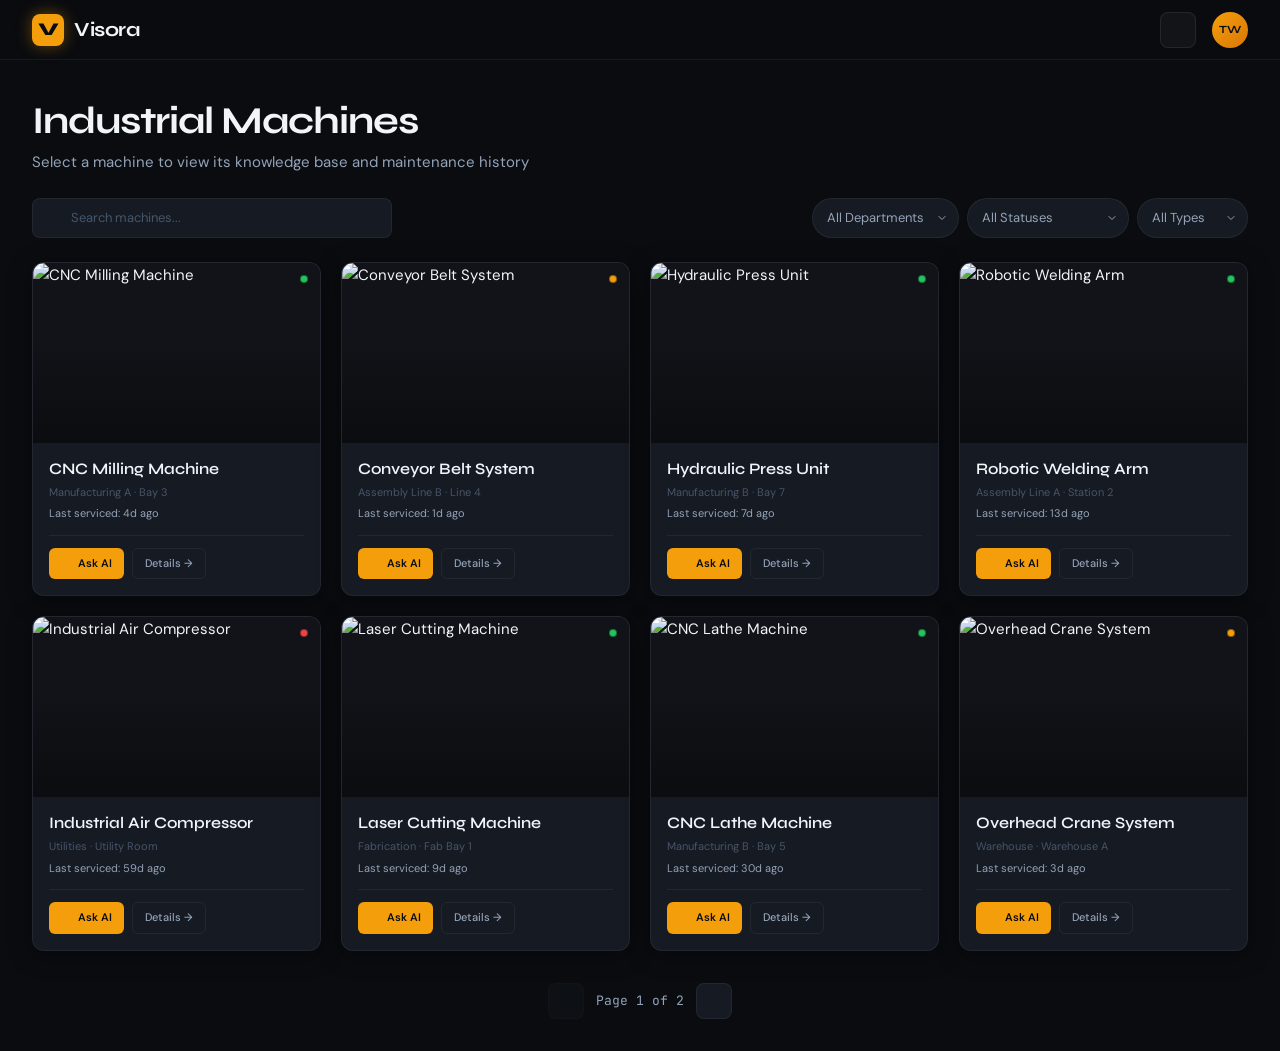
==== index.html @ c1073e72 "Added Visora files, version 1" ====
<!DOCTYPE html>
<html lang="en">
<head>
  <meta charset="UTF-8">
  <meta name="viewport" content="width=1280">
  <title>Visora — Industrial Knowledge Platform</title>
  <link rel="preconnect" href="https://fonts.googleapis.com">
  <link rel="preconnect" href="https://fonts.gstatic.com" crossorigin>
  <link href="https://fonts.googleapis.com/css2?family=Syne:wght@400;500;600;700;800&family=DM+Sans:ital,opsz,wght@0,9..40,300;0,9..40,400;0,9..40,500;0,9..40,600;1,9..40,400&family=JetBrains+Mono:wght@400;500&display=swap" rel="stylesheet">
  <link rel="stylesheet" href="style.css">
</head>
<body>

  <!-- Navbar -->
  <nav class="navbar">
    <a href="index.html" class="navbar-logo">
      <div class="navbar-logo-mark">V</div>
      <span class="navbar-wordmark">Visora</span>
    </a>
    <div class="navbar-actions">
      <div class="navbar-icon-btn">
        <i data-lucide="settings" style="width:16px;height:16px;"></i>
      </div>
      <div class="navbar-avatar">TW</div>
    </div>
  </nav>

  <!-- Main content -->
  <main style="padding-top:60px;">
    <div class="page-header">
      <h1>Industrial Machines</h1>
      <p>Select a machine to view its knowledge base and maintenance history</p>
    </div>

    <div class="search-filter-bar">
      <div class="search-wrapper">
        <span class="search-icon">
          <i data-lucide="search" style="width:15px;height:15px;"></i>
        </span>
        <input type="text" class="search-input" placeholder="Search machines...">
      </div>
      <div class="filter-group">
        <select class="filter-select">
          <option>All Departments</option>
          <option>Manufacturing A</option>
          <option>Manufacturing B</option>
          <option>Assembly Line A</option>
          <option>Assembly Line B</option>
          <option>Utilities</option>
          <option>Fabrication</option>
          <option>Warehouse</option>
          <option>Production</option>
          <option>Finishing</option>
        </select>
        <select class="filter-select">
          <option>All Statuses</option>
          <option>Operational</option>
          <option>Under Maintenance</option>
          <option>Out of Service</option>
        </select>
        <select class="filter-select">
          <option>All Types</option>
          <option>CNC</option>
          <option>Conveyor</option>
          <option>Hydraulic</option>
          <option>Robotics</option>
          <option>Pneumatic</option>
          <option>Laser</option>
          <option>Crane</option>
          <option>Molding</option>
          <option>Power</option>
          <option>Drilling</option>
          <option>Painting</option>
        </select>
      </div>
    </div>

    <div class="machine-grid" id="machineGrid"></div>

    <div class="pagination">
      <button class="pagination-btn" id="prevBtn" disabled>
        <i data-lucide="chevron-left" style="width:16px;height:16px;"></i>
      </button>
      <span class="pagination-info" id="pageInfo">Page 1 of 2</span>
      <button class="pagination-btn" id="nextBtn">
        <i data-lucide="chevron-right" style="width:16px;height:16px;"></i>
      </button>
    </div>
  </main>

  <!-- Machine Card Popup Modal -->
  <div class="modal-backdrop" id="cardModal">
    <div class="modal-card">
      <div class="modal-header">
        <button class="modal-close" id="modalClose">
          <i data-lucide="x" style="width:14px;height:14px;"></i>
        </button>
      </div>
      <div id="modalImageWrap"></div>
      <div class="modal-body">
        <div class="modal-status-row">
          <div class="modal-status-badge" id="modalStatusBadge"></div>
          <span class="modal-type-badge" id="modalTypeBadge"></span>
        </div>
        <div class="modal-name" id="modalName"></div>
        <div class="modal-divider"></div>
        <div class="modal-info-row">
          <span class="label">📍 Department</span>
          <span class="value" id="modalDept"></span>
        </div>
        <div class="modal-info-row">
          <span class="label">🔧 Type</span>
          <span class="value" id="modalType"></span>
        </div>
        <div class="modal-info-row">
          <span class="label">📅 Last Serviced</span>
          <span class="value" id="modalLastServiced"></span>
        </div>
        <div class="modal-info-row">
          <span class="label">⏱ Avg Downtime</span>
          <span class="value" id="modalAvgDowntime"></span>
        </div>
        <div class="modal-info-row">
          <span class="label">📹 Sessions Recorded</span>
          <span class="value" id="modalSessions"></span>
        </div>
        <div class="modal-actions">
          <a href="#" class="btn-ai" id="modalAiBtn">
            <i data-lucide="zap" style="width:13px;height:13px;"></i>
            Ask AI
          </a>
          <a href="#" class="btn-details" id="modalDetailsBtn">
            View Details →
          </a>
        </div>
      </div>
    </div>
  </div>

  <script src="https://unpkg.com/lucide@latest/dist/umd/lucide.min.js"></script>
  <script src="data.js"></script>
  <script src="main.js"></script>
</body>
</html>
---- style.css ----
@import url('https://fonts.googleapis.com/css2?family=Syne:wght@400;500;600;700;800&family=DM+Sans:wght@300;400;500;600&family=JetBrains+Mono:wght@400;500&display=swap');

*, *::before, *::after { box-sizing: border-box; margin: 0; padding: 0; }

:root {
  --bg-deep: #0A0C10;
  --bg-surface: #111318;
  --card-bg: #161A22;
  --card-hover: #1C2130;
  --glass-bg: rgba(255,255,255,0.04);
  --glass-border: rgba(255,255,255,0.08);

  --accent: #F59E0B;
  --accent-hover: #D97706;
  --accent-glow: rgba(245,158,11,0.15);

  --text-primary: #F1F5F9;
  --text-secondary: #94A3B8;
  --text-muted: #475569;

  --status-green: #22C55E;
  --status-yellow: #F59E0B;
  --status-red: #EF4444;
  --status-blue: #3B82F6;

  --border-subtle: rgba(255,255,255,0.06);
  --scrim: rgba(0,0,0,0.75);

  --text-xs: 11px;
  --text-sm: 13px;
  --text-base: 15px;
  --text-md: 17px;
  --text-lg: 20px;
  --text-xl: 24px;
  --text-2xl: 30px;
  --text-3xl: 38px;

  --font-display: 'Syne', sans-serif;
  --font-body: 'DM Sans', sans-serif;
  --font-mono: 'JetBrains Mono', monospace;

  --radius-sm: 8px;
  --radius-md: 12px;
  --radius-lg: 16px;

  --shadow-card: 0 4px 24px rgba(0,0,0,0.4);
  --shadow-accent: 0 0 20px rgba(245,158,11,0.2);
  --shadow-overlay: 0 24px 80px rgba(0,0,0,0.6);
}

html, body {
  background: var(--bg-deep);
  color: var(--text-primary);
  font-family: var(--font-body);
  font-size: var(--text-base);
  line-height: 1.6;
  min-width: 1280px;
  -webkit-font-smoothing: antialiased;
}

/* ── Scrollbar ── */
::-webkit-scrollbar { width: 6px; height: 6px; }
::-webkit-scrollbar-track { background: transparent; }
::-webkit-scrollbar-thumb { background: rgba(255,255,255,0.1); border-radius: 3px; }
::-webkit-scrollbar-thumb:hover { background: rgba(255,255,255,0.2); }

/* ── Navbar ── */
.navbar {
  position: fixed;
  top: 0; left: 0; right: 0;
  height: 60px;
  background: rgba(10,12,16,0.9);
  backdrop-filter: blur(12px);
  border-bottom: 1px solid var(--border-subtle);
  display: flex;
  align-items: center;
  justify-content: space-between;
  padding: 0 32px;
  z-index: 100;
}

.navbar-logo {
  display: flex;
  align-items: center;
  gap: 10px;
  text-decoration: none;
}

.navbar-logo-mark {
  width: 32px;
  height: 32px;
  background: var(--accent);
  border-radius: 8px;
  display: flex;
  align-items: center;
  justify-content: center;
  font-family: var(--font-display);
  font-weight: 800;
  font-size: 18px;
  color: #0A0C10;
  letter-spacing: -1px;
  box-shadow: 0 0 16px rgba(245,158,11,0.4);
}

.navbar-wordmark {
  font-family: var(--font-display);
  font-weight: 700;
  font-size: var(--text-lg);
  color: var(--text-primary);
  letter-spacing: -0.5px;
}

.navbar-actions {
  display: flex;
  align-items: center;
  gap: 16px;
}

.navbar-icon-btn {
  width: 36px;
  height: 36px;
  border-radius: 8px;
  background: var(--glass-bg);
  border: 1px solid var(--glass-border);
  display: flex;
  align-items: center;
  justify-content: center;
  cursor: pointer;
  color: var(--text-secondary);
  transition: all 200ms ease;
}
.navbar-icon-btn:hover { background: rgba(255,255,255,0.08); color: var(--text-primary); }

.navbar-avatar {
  width: 36px;
  height: 36px;
  border-radius: 50%;
  background: linear-gradient(135deg, #F59E0B, #D97706);
  display: flex;
  align-items: center;
  justify-content: center;
  font-family: var(--font-display);
  font-weight: 700;
  font-size: var(--text-xs);
  color: #0A0C10;
  cursor: pointer;
  letter-spacing: 0.5px;
}

/* ── Breadcrumb ── */
.breadcrumb {
  display: flex;
  align-items: center;
  gap: 8px;
  font-size: var(--text-sm);
  color: var(--text-muted);
  padding: 12px 32px;
  margin-top: 60px;
  border-bottom: 1px solid var(--border-subtle);
}
.breadcrumb a { color: var(--text-secondary); text-decoration: none; transition: color 150ms; }
.breadcrumb a:hover { color: var(--accent); }
.breadcrumb-sep { color: var(--text-muted); }
.breadcrumb-current { color: var(--text-secondary); }

/* ── Page Header ── */
.page-header {
  padding: 40px 32px 24px;
}
.page-header h1 {
  font-family: var(--font-display);
  font-size: var(--text-3xl);
  font-weight: 700;
  color: var(--text-primary);
  letter-spacing: -1px;
  line-height: 1.1;
}
.page-header p {
  margin-top: 8px;
  font-size: var(--text-base);
  color: var(--text-secondary);
}

/* ── Search + Filter Bar ── */
.search-filter-bar {
  display: flex;
  align-items: center;
  gap: 12px;
  padding: 0 32px 24px;
}

.search-wrapper {
  position: relative;
  flex: 1;
  max-width: 360px;
}
.search-wrapper .search-icon {
  position: absolute;
  left: 12px;
  top: 50%;
  transform: translateY(-50%);
  color: var(--text-muted);
  pointer-events: none;
}
.search-input {
  width: 100%;
  height: 40px;
  background: var(--card-bg);
  border: 1px solid var(--border-subtle);
  border-radius: var(--radius-sm);
  padding: 0 16px 0 38px;
  color: var(--text-primary);
  font-family: var(--font-body);
  font-size: var(--text-sm);
  outline: none;
  transition: border-color 200ms;
}
.search-input::placeholder { color: var(--text-muted); }
.search-input:focus { border-color: rgba(245,158,11,0.4); box-shadow: 0 0 0 3px rgba(245,158,11,0.08); }

.filter-group { display: flex; gap: 8px; margin-left: auto; }

.filter-select {
  height: 40px;
  padding: 0 32px 0 14px;
  background: var(--card-bg);
  border: 1px solid var(--border-subtle);
  border-radius: 20px;
  color: var(--text-secondary);
  font-family: var(--font-body);
  font-size: var(--text-sm);
  cursor: pointer;
  outline: none;
  appearance: none;
  background-image: url("data:image/svg+xml,%3Csvg xmlns='http://www.w3.org/2000/svg' width='12' height='12' viewBox='0 0 24 24' fill='none' stroke='%2394A3B8' stroke-width='2' stroke-linecap='round' stroke-linejoin='round'%3E%3Cpath d='m6 9 6 6 6-6'/%3E%3C/svg%3E");
  background-repeat: no-repeat;
  background-position: right 10px center;
  transition: border-color 200ms;
}
.filter-select:hover { border-color: rgba(255,255,255,0.12); }

/* ── Machine Card Grid ── */
.machine-grid {
  display: grid;
  grid-template-columns: repeat(4, 1fr);
  gap: 20px;
  padding: 0 32px;
}

.machine-card {
  background: var(--card-bg);
  border: 1px solid var(--border-subtle);
  border-radius: var(--radius-md);
  overflow: hidden;
  cursor: pointer;
  transition: transform 200ms ease, box-shadow 200ms ease, border-color 200ms ease;
  box-shadow: var(--shadow-card);
}
.machine-card:hover {
  transform: translateY(-3px);
  box-shadow: var(--shadow-card), var(--shadow-accent);
  border-color: rgba(245,158,11,0.25);
}

.machine-card-image {
  position: relative;
  height: 180px;
  overflow: hidden;
  background: var(--bg-surface);
}
.machine-card-image img {
  width: 100%;
  height: 100%;
  object-fit: cover;
  display: block;
}
.machine-card-image-overlay {
  position: absolute;
  inset: 0;
  background: linear-gradient(to top, rgba(10,12,16,0.95) 0%, transparent 60%);
}
.machine-card-image-placeholder {
  width: 100%;
  height: 100%;
  display: flex;
  align-items: center;
  justify-content: center;
  background: linear-gradient(135deg, #111318 0%, #161A22 100%);
  color: var(--text-muted);
}

.status-dot {
  position: absolute;
  top: 12px;
  right: 12px;
  width: 8px;
  height: 8px;
  border-radius: 50%;
  border: 1.5px solid rgba(0,0,0,0.4);
}
.status-dot.green { background: var(--status-green); animation: pulse-green 2s infinite; }
.status-dot.yellow { background: var(--status-yellow); }
.status-dot.red { background: var(--status-red); }

@keyframes pulse-green {
  0%, 100% { box-shadow: 0 0 0 0 rgba(34,197,94,0.5); }
  50% { box-shadow: 0 0 0 5px rgba(34,197,94,0); }
}

.machine-card-body {
  padding: 16px;
}
.machine-card-name {
  font-family: var(--font-display);
  font-size: 16px;
  font-weight: 600;
  color: var(--text-primary);
  margin-bottom: 4px;
  line-height: 1.3;
}
.machine-card-meta {
  font-size: var(--text-xs);
  color: var(--text-muted);
  margin-bottom: 4px;
}
.machine-card-serviced {
  font-size: var(--text-xs);
  color: var(--text-secondary);
  margin-bottom: 12px;
}
.machine-card-divider {
  height: 1px;
  background: var(--border-subtle);
  margin-bottom: 12px;
}
.machine-card-actions {
  display: flex;
  gap: 8px;
}

.btn-ai {
  display: inline-flex;
  align-items: center;
  gap: 5px;
  padding: 6px 12px;
  background: var(--accent);
  color: #0A0C10;
  border: none;
  border-radius: 6px;
  font-family: var(--font-body);
  font-size: var(--text-xs);
  font-weight: 600;
  cursor: pointer;
  transition: background 200ms, box-shadow 200ms;
  text-decoration: none;
}
.btn-ai:hover { background: var(--accent-hover); box-shadow: 0 0 12px rgba(245,158,11,0.3); }

.btn-details {
  display: inline-flex;
  align-items: center;
  gap: 5px;
  padding: 6px 12px;
  background: transparent;
  color: var(--text-secondary);
  border: 1px solid var(--border-subtle);
  border-radius: 6px;
  font-family: var(--font-body);
  font-size: var(--text-xs);
  font-weight: 500;
  cursor: pointer;
  transition: all 200ms;
  text-decoration: none;
}
.btn-details:hover { border-color: rgba(255,255,255,0.2); color: var(--text-primary); background: rgba(255,255,255,0.04); }

/* ── Pagination ── */
.pagination {
  display: flex;
  align-items: center;
  justify-content: center;
  gap: 12px;
  padding: 32px;
}
.pagination-btn {
  width: 36px;
  height: 36px;
  border-radius: 8px;
  background: var(--card-bg);
  border: 1px solid var(--border-subtle);
  display: flex;
  align-items: center;
  justify-content: center;
  cursor: pointer;
  color: var(--text-secondary);
  transition: all 200ms;
}
.pagination-btn:hover:not(:disabled) { border-color: var(--accent); color: var(--accent); }
.pagination-btn:disabled { opacity: 0.3; cursor: not-allowed; }
.pagination-info {
  font-size: var(--text-sm);
  color: var(--text-secondary);
  font-family: var(--font-mono);
}

/* ── Machine Popup Modal ── */
.modal-backdrop {
  position: fixed;
  inset: 0;
  background: var(--scrim);
  z-index: 200;
  display: flex;
  align-items: center;
  justify-content: center;
  opacity: 0;
  pointer-events: none;
  transition: opacity 250ms ease;
}
.modal-backdrop.open { opacity: 1; pointer-events: all; }

.modal-card {
  background: rgba(22,26,34,0.92);
  backdrop-filter: blur(20px);
  border: 1px solid var(--glass-border);
  border-radius: var(--radius-lg);
  box-shadow: var(--shadow-overlay);
  width: 480px;
  max-height: 90vh;
  overflow-y: auto;
  transform: scale(0.97);
  transition: transform 250ms ease;
}
.modal-backdrop.open .modal-card { transform: scale(1); }

.modal-header {
  display: flex;
  align-items: center;
  justify-content: flex-end;
  padding: 16px 16px 0;
}
.modal-close {
  width: 32px;
  height: 32px;
  border-radius: 8px;
  background: rgba(255,255,255,0.06);
  border: 1px solid var(--glass-border);
  display: flex;
  align-items: center;
  justify-content: center;
  cursor: pointer;
  color: var(--text-secondary);
  transition: all 150ms;
}
.modal-close:hover { background: rgba(255,255,255,0.12); color: var(--text-primary); }

.modal-image {
  width: 100%;
  height: 200px;
  object-fit: cover;
  display: block;
}
.modal-image-placeholder {
  width: 100%;
  height: 200px;
  background: linear-gradient(135deg, #111318 0%, #161A22 100%);
  display: flex;
  align-items: center;
  justify-content: center;
  color: var(--text-muted);
}

.modal-body { padding: 20px 24px 24px; }

.modal-status-row {
  display: flex;
  align-items: center;
  justify-content: space-between;
  margin-bottom: 12px;
}
.modal-status-badge {
  display: flex;
  align-items: center;
  gap: 6px;
  font-size: var(--text-sm);
  font-weight: 500;
}
.modal-status-badge .dot { width: 8px; height: 8px; border-radius: 50%; }
.modal-type-badge {
  padding: 3px 10px;
  border-radius: 20px;
  font-size: var(--text-xs);
  font-weight: 500;
  background: rgba(245,158,11,0.12);
  color: var(--accent);
  border: 1px solid rgba(245,158,11,0.25);
}

.modal-name {
  font-family: var(--font-display);
  font-size: var(--text-xl);
  font-weight: 700;
  color: var(--text-primary);
  margin-bottom: 16px;
  line-height: 1.2;
}
.modal-divider { height: 1px; background: var(--border-subtle); margin-bottom: 16px; }

.modal-info-row {
  display: flex;
  align-items: flex-start;
  gap: 10px;
  margin-bottom: 10px;
  font-size: var(--text-sm);
}
.modal-info-row .label { color: var(--text-muted); min-width: 120px; }
.modal-info-row .value { color: var(--text-secondary); }

.modal-actions {
  display: flex;
  gap: 10px;
  margin-top: 20px;
}
.modal-actions .btn-ai, .modal-actions .btn-details { flex: 1; justify-content: center; padding: 10px 16px; font-size: var(--text-sm); }

/* ── Status Badges (inline) ── */
.badge {
  display: inline-flex;
  align-items: center;
  gap: 5px;
  padding: 3px 10px;
  border-radius: 20px;
  font-size: var(--text-xs);
  font-weight: 600;
  letter-spacing: 0.3px;
}
.badge-critical { background: rgba(239,68,68,0.15); color: var(--status-red); border: 1px solid rgba(239,68,68,0.3); }
.badge-warning { background: rgba(245,158,11,0.15); color: var(--status-yellow); border: 1px solid rgba(245,158,11,0.3); }
.badge-routine { background: rgba(59,130,246,0.15); color: var(--status-blue); border: 1px solid rgba(59,130,246,0.3); }
.badge-resolved { background: rgba(34,197,94,0.12); color: var(--status-green); border: 1px solid rgba(34,197,94,0.25); }
.badge-ongoing { background: rgba(245,158,11,0.12); color: var(--status-yellow); border: 1px solid rgba(245,158,11,0.25); }

/* ── Three-panel layout ── */
.details-layout {
  display: flex;
  height: calc(100vh - 60px - 45px);
  overflow: hidden;
}

.panel-left {
  width: 20%;
  min-width: 220px;
  border-right: 1px solid var(--border-subtle);
  display: flex;
  flex-direction: column;
  transition: width 300ms ease, min-width 300ms ease;
  overflow: hidden;
  background: var(--bg-surface);
}
.panel-left.collapsed { width: 0; min-width: 0; }

.panel-middle {
  flex: 1;
  display: flex;
  flex-direction: column;
  border-right: 1px solid var(--border-subtle);
  min-width: 0;
}

.panel-right {
  width: 30%;
  min-width: 280px;
  display: flex;
  flex-direction: column;
  background: var(--bg-surface);
}

.panel-header {
  display: flex;
  align-items: center;
  justify-content: space-between;
  padding: 16px 20px;
  border-bottom: 1px solid var(--border-subtle);
  flex-shrink: 0;
}
.panel-header-title {
  font-family: var(--font-display);
  font-size: var(--text-base);
  font-weight: 600;
  color: var(--text-primary);
}
.panel-icon-btn {
  width: 30px;
  height: 30px;
  border-radius: 6px;
  background: transparent;
  border: 1px solid var(--border-subtle);
  display: flex;
  align-items: center;
  justify-content: center;
  cursor: pointer;
  color: var(--text-muted);
  transition: all 150ms;
}
.panel-icon-btn:hover { border-color: rgba(255,255,255,0.15); color: var(--text-secondary); }

.panel-collapse-btn {
  position: absolute;
  right: -14px;
  top: 50%;
  transform: translateY(-50%);
  width: 28px;
  height: 28px;
  border-radius: 50%;
  background: var(--card-bg);
  border: 1px solid var(--border-subtle);
  display: flex;
  align-items: center;
  justify-content: center;
  cursor: pointer;
  color: var(--text-muted);
  z-index: 10;
  transition: all 150ms;
}
.panel-collapse-btn:hover { border-color: var(--accent); color: var(--accent); }

.panel-left-wrapper {
  position: relative;
  display: flex;
}

/* ── Maintenance Log ── */
.log-scroll {
  flex: 1;
  overflow-y: auto;
  padding: 16px;
}

.log-month-label {
  font-size: var(--text-xs);
  font-weight: 600;
  color: var(--text-muted);
  text-transform: uppercase;
  letter-spacing: 1.5px;
  padding: 8px 0 8px;
  margin-top: 8px;
}
.log-month-label:first-child { margin-top: 0; }

.session-card {
  background: var(--card-bg);
  border: 1px solid var(--border-subtle);
  border-radius: var(--radius-sm);
  padding: 10px 12px;
  margin-bottom: 8px;
  cursor: pointer;
  transition: all 150ms;
  border-left: 3px solid transparent;
  display: flex;
  align-items: flex-start;
  gap: 10px;
}
.session-card:hover { background: var(--card-hover); border-left-color: var(--accent); }
.session-card.active { background: var(--card-hover); border-left-color: var(--accent); }

.session-dot {
  width: 8px;
  height: 8px;
  border-radius: 50%;
  flex-shrink: 0;
  margin-top: 4px;
}
.session-dot.critical { background: var(--status-red); }
.session-dot.warning { background: var(--status-yellow); }
.session-dot.routine { background: var(--status-blue); }

.session-card-info { flex: 1; min-width: 0; }
.session-card-title {
  font-size: var(--text-sm);
  font-weight: 500;
  color: var(--text-primary);
  line-height: 1.3;
  margin-bottom: 3px;
}
.session-card-meta {
  font-size: var(--text-xs);
  color: var(--text-muted);
}

/* ── Empty State ── */
.empty-state {
  flex: 1;
  display: flex;
  flex-direction: column;
  align-items: center;
  justify-content: center;
  gap: 12px;
  color: var(--text-muted);
  padding: 32px;
  text-align: center;
}
.empty-state-icon { color: var(--text-muted); opacity: 0.5; }
.empty-state p { font-size: var(--text-sm); color: var(--text-muted); }

/* ── Chat Panel ── */
.chat-machine-header {
  display: flex;
  align-items: center;
  gap: 12px;
  padding: 14px 20px;
  border-bottom: 1px solid var(--border-subtle);
  flex-shrink: 0;
  background: var(--bg-surface);
}
.chat-machine-thumb {
  width: 40px;
  height: 40px;
  border-radius: 8px;
  object-fit: cover;
  background: var(--card-bg);
  flex-shrink: 0;
  overflow: hidden;
  display: flex;
  align-items: center;
  justify-content: center;
  color: var(--text-muted);
}
.chat-machine-thumb img { width: 100%; height: 100%; object-fit: cover; }
.chat-machine-info { flex: 1; min-width: 0; }
.chat-machine-name {
  font-family: var(--font-display);
  font-size: var(--text-base);
  font-weight: 600;
  color: var(--text-primary);
  line-height: 1.2;
}
.chat-machine-sub {
  font-size: var(--text-xs);
  color: var(--text-muted);
  margin-top: 2px;
}
.chat-machine-status {
  display: flex;
  align-items: center;
  gap: 5px;
  font-size: var(--text-xs);
  color: var(--status-green);
  font-weight: 500;
}
.chat-machine-status .dot { width: 6px; height: 6px; border-radius: 50%; background: var(--status-green); animation: pulse-green 2s infinite; }

.chat-area {
  flex: 1;
  overflow-y: auto;
  padding: 20px;
  display: flex;
  flex-direction: column;
  gap: 16px;
}

.chat-empty {
  flex: 1;
  display: flex;
  flex-direction: column;
  align-items: center;
  justify-content: center;
  gap: 20px;
  padding: 32px;
}
.chat-empty-title {
  font-family: var(--font-display);
  font-size: var(--text-lg);
  font-weight: 600;
  color: var(--text-primary);
  text-align: center;
}
.chat-empty-sub {
  font-size: var(--text-sm);
  color: var(--text-muted);
  text-align: center;
  max-width: 300px;
}
.chat-suggestions {
  display: grid;
  grid-template-columns: 1fr 1fr;
  gap: 10px;
  width: 100%;
  max-width: 500px;
}
.chat-suggestion-chip {
  background: var(--card-bg);
  border: 1px solid var(--border-subtle);
  border-radius: var(--radius-sm);
  padding: 12px 14px;
  cursor: pointer;
  font-size: var(--text-sm);
  color: var(--text-secondary);
  transition: all 150ms;
  text-align: left;
  line-height: 1.4;
}
.chat-suggestion-chip:hover { border-color: rgba(245,158,11,0.3); color: var(--text-primary); background: var(--card-hover); }

.chat-msg {
  display: flex;
  flex-direction: column;
  max-width: 80%;
}
.chat-msg.user { align-self: flex-end; }
.chat-msg.ai { align-self: flex-start; }

.chat-msg-bubble {
  padding: 12px 16px;
  border-radius: 12px;
  font-size: var(--text-sm);
  line-height: 1.6;
  white-space: pre-wrap;
}
.chat-msg.user .chat-msg-bubble {
  background: rgba(245,158,11,0.12);
  border: 1px solid rgba(245,158,11,0.2);
  color: var(--text-primary);
  border-radius: 12px 12px 2px 12px;
}
.chat-msg.ai .chat-msg-bubble {
  background: var(--card-bg);
  border: 1px solid var(--border-subtle);
  border-left: 3px solid var(--accent);
  color: var(--text-primary);
  border-radius: 2px 12px 12px 12px;
}
.chat-msg-source {
  font-size: var(--text-xs);
  color: var(--text-muted);
  margin-top: 6px;
  padding-left: 4px;
}

.chat-typing {
  display: flex;
  align-items: center;
  gap: 4px;
  padding: 12px 16px;
  background: var(--card-bg);
  border: 1px solid var(--border-subtle);
  border-left: 3px solid var(--accent);
  border-radius: 2px 12px 12px 12px;
  width: fit-content;
}
.typing-dot {
  width: 6px;
  height: 6px;
  border-radius: 50%;
  background: var(--text-muted);
  animation: typing-bounce 1.2s infinite;
}
.typing-dot:nth-child(2) { animation-delay: 0.2s; }
.typing-dot:nth-child(3) { animation-delay: 0.4s; }
@keyframes typing-bounce {
  0%, 80%, 100% { transform: translateY(0); opacity: 0.4; }
  40% { transform: translateY(-6px); opacity: 1; }
}

.chat-input-area {
  padding: 16px 20px;
  border-top: 1px solid var(--border-subtle);
  flex-shrink: 0;
  background: var(--bg-surface);
}
.chat-input-row {
  display: flex;
  gap: 10px;
  align-items: center;
}
.chat-input {
  flex: 1;
  height: 44px;
  background: var(--card-bg);
  border: 1px solid var(--border-subtle);
  border-radius: var(--radius-sm);
  padding: 0 16px;
  color: var(--text-primary);
  font-family: var(--font-body);
  font-size: var(--text-sm);
  outline: none;
  transition: border-color 200ms, box-shadow 200ms;
}
.chat-input::placeholder { color: var(--text-muted); }
.chat-input:focus { border-color: rgba(245,158,11,0.5); box-shadow: 0 0 0 3px rgba(245,158,11,0.08); }
.chat-send-btn {
  width: 44px;
  height: 44px;
  border-radius: var(--radius-sm);
  background: var(--accent);
  border: none;
  display: flex;
  align-items: center;
  justify-content: center;
  cursor: pointer;
  color: #0A0C10;
  transition: background 200ms, box-shadow 200ms;
  flex-shrink: 0;
}
.chat-send-btn:hover { background: var(--accent-hover); box-shadow: 0 0 12px rgba(245,158,11,0.3); }

/* ── Video Panel ── */
.video-scroll {
  flex: 1;
  overflow-y: auto;
  padding: 16px;
}

.video-month-label {
  font-size: var(--text-xs);
  font-weight: 600;
  color: var(--text-muted);
  text-transform: uppercase;
  letter-spacing: 1.5px;
  padding: 8px 0;
  margin-top: 8px;
}
.video-month-label:first-child { margin-top: 0; }

.video-card {
  background: var(--card-bg);
  border: 1px solid var(--border-subtle);
  border-radius: var(--radius-md);
  overflow: hidden;
  cursor: pointer;
  margin-bottom: 12px;
  transition: all 200ms;
}
.video-card:hover { border-color: rgba(245,158,11,0.25); box-shadow: var(--shadow-accent); }
.video-card:hover .video-thumb-overlay { opacity: 1; }
.video-card:hover .play-icon { transform: translate(-50%, -50%) scale(1.15); }
.video-card:hover .video-thumb img { filter: brightness(1.1); }

.video-thumb {
  position: relative;
  height: 160px;
  overflow: hidden;
  background: var(--bg-surface);
}
.video-thumb img {
  width: 100%;
  height: 100%;
  object-fit: cover;
  display: block;
  transition: filter 200ms;
}
.video-thumb-placeholder {
  width: 100%;
  height: 100%;
  display: flex;
  align-items: center;
  justify-content: center;
  background: linear-gradient(135deg, #111318 0%, #161A22 100%);
  color: var(--text-muted);
}
.video-thumb-overlay {
  position: absolute;
  inset: 0;
  background: rgba(0,0,0,0.3);
  opacity: 0;
  transition: opacity 200ms;
}
.play-icon {
  position: absolute;
  top: 50%;
  left: 50%;
  transform: translate(-50%, -50%);
  width: 44px;
  height: 44px;
  border-radius: 50%;
  background: rgba(245,158,11,0.9);
  display: flex;
  align-items: center;
  justify-content: center;
  color: #0A0C10;
  transition: transform 200ms;
}
.video-badge {
  position: absolute;
  top: 10px;
  left: 10px;
}
.video-duration {
  position: absolute;
  bottom: 10px;
  right: 10px;
  font-family: var(--font-mono);
  font-size: var(--text-xs);
  color: white;
  background: rgba(0,0,0,0.7);
  padding: 2px 6px;
  border-radius: 4px;
}

.video-card-body { padding: 12px; }
.video-card-title {
  font-size: var(--text-sm);
  font-weight: 600;
  color: var(--text-primary);
  margin-bottom: 4px;
  line-height: 1.3;
}
.video-card-meta { font-size: var(--text-xs); color: var(--text-muted); }

/* ── Session Detail Overlay ── */
.overlay-backdrop {
  position: fixed;
  inset: 0;
  background: var(--scrim);
  z-index: 300;
  display: flex;
  align-items: center;
  justify-content: center;
  opacity: 0;
  pointer-events: none;
  transition: opacity 250ms ease;
}
.overlay-backdrop.open { opacity: 1; pointer-events: all; }

.session-overlay {
  background: rgba(22,26,34,0.96);
  backdrop-filter: blur(20px);
  border: 1px solid var(--glass-border);
  border-radius: var(--radius-lg);
  box-shadow: var(--shadow-overlay);
  width: 600px;
  max-height: 85vh;
  overflow-y: auto;
  transform: translateX(-20px);
  transition: transform 250ms ease;
}
.overlay-backdrop.open .session-overlay { transform: translateX(0); }

.session-overlay-header {
  display: flex;
  align-items: center;
  justify-content: space-between;
  padding: 16px 20px;
  border-bottom: 1px solid var(--border-subtle);
  position: sticky;
  top: 0;
  background: rgba(22,26,34,0.96);
  backdrop-filter: blur(20px);
  z-index: 1;
}
.overlay-back-btn {
  display: flex;
  align-items: center;
  gap: 6px;
  font-size: var(--text-sm);
  color: var(--text-secondary);
  cursor: pointer;
  background: none;
  border: none;
  padding: 4px 8px;
  border-radius: 6px;
  transition: all 150ms;
}
.overlay-back-btn:hover { color: var(--text-primary); background: rgba(255,255,255,0.06); }
.overlay-close-btn {
  width: 32px;
  height: 32px;
  border-radius: 8px;
  background: rgba(255,255,255,0.06);
  border: 1px solid var(--glass-border);
  display: flex;
  align-items: center;
  justify-content: center;
  cursor: pointer;
  color: var(--text-secondary);
  transition: all 150ms;
}
.overlay-close-btn:hover { background: rgba(255,255,255,0.12); color: var(--text-primary); }

.session-overlay-body { padding: 24px; }

.session-overlay-title {
  font-family: var(--font-display);
  font-size: var(--text-xl);
  font-weight: 700;
  color: var(--text-primary);
  margin: 12px 0 6px;
  line-height: 1.2;
}
.session-overlay-subtitle {
  font-size: var(--text-sm);
  color: var(--text-muted);
  margin-bottom: 20px;
}
.session-overlay-divider { height: 1px; background: var(--border-subtle); margin: 20px 0; }

.section-label {
  font-size: var(--text-xs);
  font-weight: 600;
  color: var(--text-muted);
  text-transform: uppercase;
  letter-spacing: 1.5px;
  margin-bottom: 8px;
}
.section-value {
  font-size: var(--text-sm);
  color: var(--text-secondary);
  margin-bottom: 16px;
  line-height: 1.6;
}
.section-value.resolved { color: var(--status-green); }

.steps-list { list-style: none; counter-reset: steps; margin-bottom: 16px; }
.steps-list li {
  counter-increment: steps;
  display: flex;
  align-items: flex-start;
  gap: 10px;
  padding: 6px 0;
  font-size: var(--text-sm);
  color: var(--text-secondary);
  border-bottom: 1px solid var(--border-subtle);
}
.steps-list li:last-child { border-bottom: none; }
.steps-list li::before {
  content: counter(steps);
  width: 20px;
  height: 20px;
  border-radius: 50%;
  background: rgba(245,158,11,0.15);
  color: var(--accent);
  font-size: var(--text-xs);
  font-weight: 600;
  display: flex;
  align-items: center;
  justify-content: center;
  flex-shrink: 0;
  margin-top: 1px;
}

.pill-tags { display: flex; flex-wrap: wrap; gap: 8px; margin-bottom: 16px; }
.pill-tag {
  padding: 4px 12px;
  border-radius: 20px;
  border: 1px solid rgba(245,158,11,0.3);
  color: var(--accent);
  font-size: var(--text-xs);
  font-weight: 500;
  background: rgba(245,158,11,0.06);
}

.attached-recording {
  background: var(--card-bg);
  border: 1px solid var(--border-subtle);
  border-radius: var(--radius-sm);
  padding: 12px;
  display: flex;
  align-items: center;
  gap: 12px;
  cursor: pointer;
  transition: all 150ms;
}
.attached-recording:hover { border-color: rgba(245,158,11,0.3); background: var(--card-hover); }
.attached-recording-thumb {
  width: 80px;
  height: 50px;
  border-radius: 6px;
  overflow: hidden;
  flex-shrink: 0;
  background: var(--bg-surface);
}
.attached-recording-thumb img { width: 100%; height: 100%; object-fit: cover; }
.attached-recording-info { flex: 1; min-width: 0; }
.attached-recording-title { font-size: var(--text-sm); font-weight: 500; color: var(--text-primary); margin-bottom: 3px; }
.attached-recording-meta { font-size: var(--text-xs); color: var(--text-muted); }
.attached-recording-play {
  width: 32px;
  height: 32px;
  border-radius: 50%;
  background: var(--accent);
  display: flex;
  align-items: center;
  justify-content: center;
  color: #0A0C10;
  flex-shrink: 0;
}

/* ── Video Preview Overlay ── */
.video-overlay-backdrop {
  position: fixed;
  inset: 0;
  background: rgba(0,0,0,0.88);
  z-index: 400;
  display: flex;
  align-items: center;
  justify-content: center;
  opacity: 0;
  pointer-events: none;
  transition: opacity 250ms ease;
}
.video-overlay-backdrop.open { opacity: 1; pointer-events: all; }

.video-overlay {
  background: rgba(17,19,24,0.98);
  backdrop-filter: blur(20px);
  border: 1px solid var(--glass-border);
  border-radius: var(--radius-lg);
  box-shadow: var(--shadow-overlay);
  width: 92vw;
  height: 92vh;
  display: flex;
  flex-direction: column;
  overflow: hidden;
  transform: scale(0.97);
  transition: transform 250ms ease;
}
.video-overlay-backdrop.open .video-overlay { transform: scale(1); }

.video-overlay-header {
  display: flex;
  align-items: center;
  justify-content: flex-end;
  padding: 14px 20px;
  border-bottom: 1px solid var(--border-subtle);
  flex-shrink: 0;
}
.video-overlay-body {
  display: flex;
  flex: 1;
  overflow: hidden;
  gap: 0;
}

/* ── Custom Video Player ── */
.video-player-section {
  flex: 0 0 60%;
  display: flex;
  flex-direction: column;
  padding: 24px;
  border-right: 1px solid var(--border-subtle);
  overflow: hidden;
}
.video-player-wrapper {
  flex: 1;
  background: #000;
  border-radius: var(--radius-md);
  overflow: hidden;
  position: relative;
  min-height: 0;
}
.video-player-wrapper video {
  width: 100%;
  height: 100%;
  object-fit: contain;
  display: block;
}

.custom-controls {
  padding: 12px 0 0;
  flex-shrink: 0;
}
.progress-bar-wrapper {
  position: relative;
  height: 4px;
  background: rgba(255,255,255,0.1);
  border-radius: 2px;
  cursor: pointer;
  margin-bottom: 10px;
}
.progress-fill {
  height: 100%;
  background: var(--accent);
  border-radius: 2px;
  pointer-events: none;
  transition: width 0.1s linear;
}
.chapter-dot {
  position: absolute;
  top: 50%;
  transform: translate(-50%, -50%);
  width: 10px;
  height: 10px;
  border-radius: 50%;
  background: var(--accent);
  border: 2px solid var(--bg-deep);
  cursor: pointer;
  z-index: 2;
}
.chapter-tooltip {
  position: absolute;
  bottom: 16px;
  transform: translateX(-50%);
  background: rgba(22,26,34,0.95);
  border: 1px solid var(--glass-border);
  border-radius: 6px;
  padding: 4px 8px;
  font-size: var(--text-xs);
  color: var(--text-primary);
  white-space: nowrap;
  pointer-events: none;
  opacity: 0;
  transition: opacity 150ms;
  z-index: 3;
}
.chapter-dot:hover .chapter-tooltip { opacity: 1; }

.controls-row {
  display: flex;
  align-items: center;
  gap: 12px;
}
.ctrl-btn {
  width: 32px;
  height: 32px;
  border-radius: 6px;
  background: transparent;
  border: none;
  display: flex;
  align-items: center;
  justify-content: center;
  cursor: pointer;
  color: var(--text-secondary);
  transition: color 150ms;
}
.ctrl-btn:hover { color: var(--text-primary); }
.ctrl-btn.play-pause {
  width: 36px;
  height: 36px;
  background: var(--accent);
  border-radius: 50%;
  color: #0A0C10;
}
.ctrl-btn.play-pause:hover { background: var(--accent-hover); }

.time-display {
  font-family: var(--font-mono);
  font-size: var(--text-xs);
  color: var(--text-secondary);
}

.speed-select {
  background: rgba(255,255,255,0.06);
  border: 1px solid var(--border-subtle);
  border-radius: 6px;
  color: var(--text-secondary);
  font-family: var(--font-mono);
  font-size: var(--text-xs);
  padding: 4px 8px;
  cursor: pointer;
  outline: none;
}
.speed-select:hover { border-color: rgba(255,255,255,0.15); }

.volume-wrapper {
  display: flex;
  align-items: center;
  gap: 6px;
}
.volume-slider {
  width: 60px;
  height: 3px;
  accent-color: var(--accent);
  cursor: pointer;
}

.video-meta {
  margin-top: 12px;
  font-size: var(--text-xs);
  color: var(--text-muted);
}

/* ── Video Info Panel ── */
.video-info-section {
  flex: 0 0 40%;
  display: flex;
  flex-direction: column;
  overflow: hidden;
}

.video-tabs {
  display: flex;
  border-bottom: 1px solid var(--border-subtle);
  flex-shrink: 0;
  padding: 0 20px;
}
.video-tab {
  padding: 14px 16px;
  font-size: var(--text-sm);
  font-weight: 500;
  color: var(--text-muted);
  cursor: pointer;
  border-bottom: 2px solid transparent;
  transition: all 150ms;
  background: none;
  border-top: none;
  border-left: none;
  border-right: none;
}
.video-tab:hover { color: var(--text-secondary); }
.video-tab.active { color: var(--accent); border-bottom-color: var(--accent); }

.video-tab-content {
  flex: 1;
  overflow-y: auto;
  padding: 20px;
}
.tab-pane { display: none; }
.tab-pane.active { display: block; }

.timestamp-step {
  display: flex;
  align-items: flex-start;
  gap: 12px;
  padding: 8px 0;
  border-bottom: 1px solid var(--border-subtle);
}
.timestamp-step:last-child { border-bottom: none; }
.timestamp-link {
  font-family: var(--font-mono);
  font-size: var(--text-xs);
  color: var(--accent);
  cursor: pointer;
  white-space: nowrap;
  padding: 2px 6px;
  background: rgba(245,158,11,0.1);
  border-radius: 4px;
  border: 1px solid rgba(245,158,11,0.2);
  transition: all 150ms;
  flex-shrink: 0;
}
.timestamp-link:hover { background: rgba(245,158,11,0.2); }
.timestamp-step-desc { font-size: var(--text-sm); color: var(--text-secondary); line-height: 1.4; }

.manual-ref {
  display: flex;
  align-items: center;
  gap: 8px;
  padding: 10px 12px;
  background: var(--card-bg);
  border: 1px solid var(--border-subtle);
  border-radius: var(--radius-sm);
  font-size: var(--text-sm);
  color: var(--text-secondary);
  cursor: pointer;
  transition: all 150ms;
}
.manual-ref:hover { border-color: rgba(255,255,255,0.15); color: var(--text-primary); }

.related-sessions-section {
  border-top: 1px solid var(--border-subtle);
  padding: 16px 20px;
  flex-shrink: 0;
}
.related-sessions-title {
  font-size: var(--text-xs);
  font-weight: 600;
  color: var(--text-muted);
  text-transform: uppercase;
  letter-spacing: 1.5px;
  margin-bottom: 10px;
}
.related-session-card {
  background: var(--card-bg);
  border: 1px solid var(--border-subtle);
  border-radius: var(--radius-sm);
  padding: 10px 12px;
  cursor: pointer;
  transition: all 150ms;
  margin-bottom: 8px;
  display: flex;
  align-items: center;
  gap: 10px;
}
.related-session-card:hover { border-color: rgba(245,158,11,0.25); background: var(--card-hover); }
.related-session-card:last-child { margin-bottom: 0; }
.related-session-info { flex: 1; min-width: 0; }
.related-session-title { font-size: var(--text-sm); font-weight: 500; color: var(--text-primary); }
.related-session-meta { font-size: var(--text-xs); color: var(--text-muted); margin-top: 2px; }

/* ── Slide-in animations for sidebar ── */
.session-card {
  animation: slideIn 300ms ease both;
}
.session-card:nth-child(1) { animation-delay: 0ms; }
.session-card:nth-child(2) { animation-delay: 50ms; }
.session-card:nth-child(3) { animation-delay: 100ms; }
.session-card:nth-child(4) { animation-delay: 150ms; }
.session-card:nth-child(5) { animation-delay: 200ms; }
.session-card:nth-child(6) { animation-delay: 250ms; }

@keyframes slideIn {
  from { opacity: 0; transform: translateX(-8px); }
  to { opacity: 1; transform: translateX(0); }
}

/* ── Machine card image placeholder icons ── */
.machine-card-image-placeholder svg,
.chat-machine-thumb svg {
  color: var(--text-muted);
  opacity: 0.35;
}

/* ── Video overlay full height fix ── */
.video-overlay-body {
  min-height: 0;
}
.video-player-section {
  min-height: 0;
}
.video-player-wrapper {
  background: #000;
  border-radius: var(--radius-md);
  overflow: hidden;
}

/* ── Session overlay smooth slide ── */
.session-overlay {
  will-change: transform;
}

/* ── Collapse button positioning fix ── */
.panel-left-wrapper {
  position: relative;
  display: flex;
  flex-shrink: 0;
}

/* ── Utility ── */
.flex { display: flex; }
.flex-1 { flex: 1; }
.items-center { align-items: center; }
.gap-2 { gap: 8px; }
.mt-1 { margin-top: 4px; }
.mt-2 { margin-top: 8px; }
.mt-3 { margin-top: 12px; }
.mb-1 { margin-bottom: 4px; }
.mb-2 { margin-bottom: 8px; }
.text-accent { color: var(--accent); }
.text-muted { color: var(--text-muted); }
.text-secondary { color: var(--text-secondary); }
.font-mono { font-family: var(--font-mono); }
.font-display { font-family: var(--font-display); }
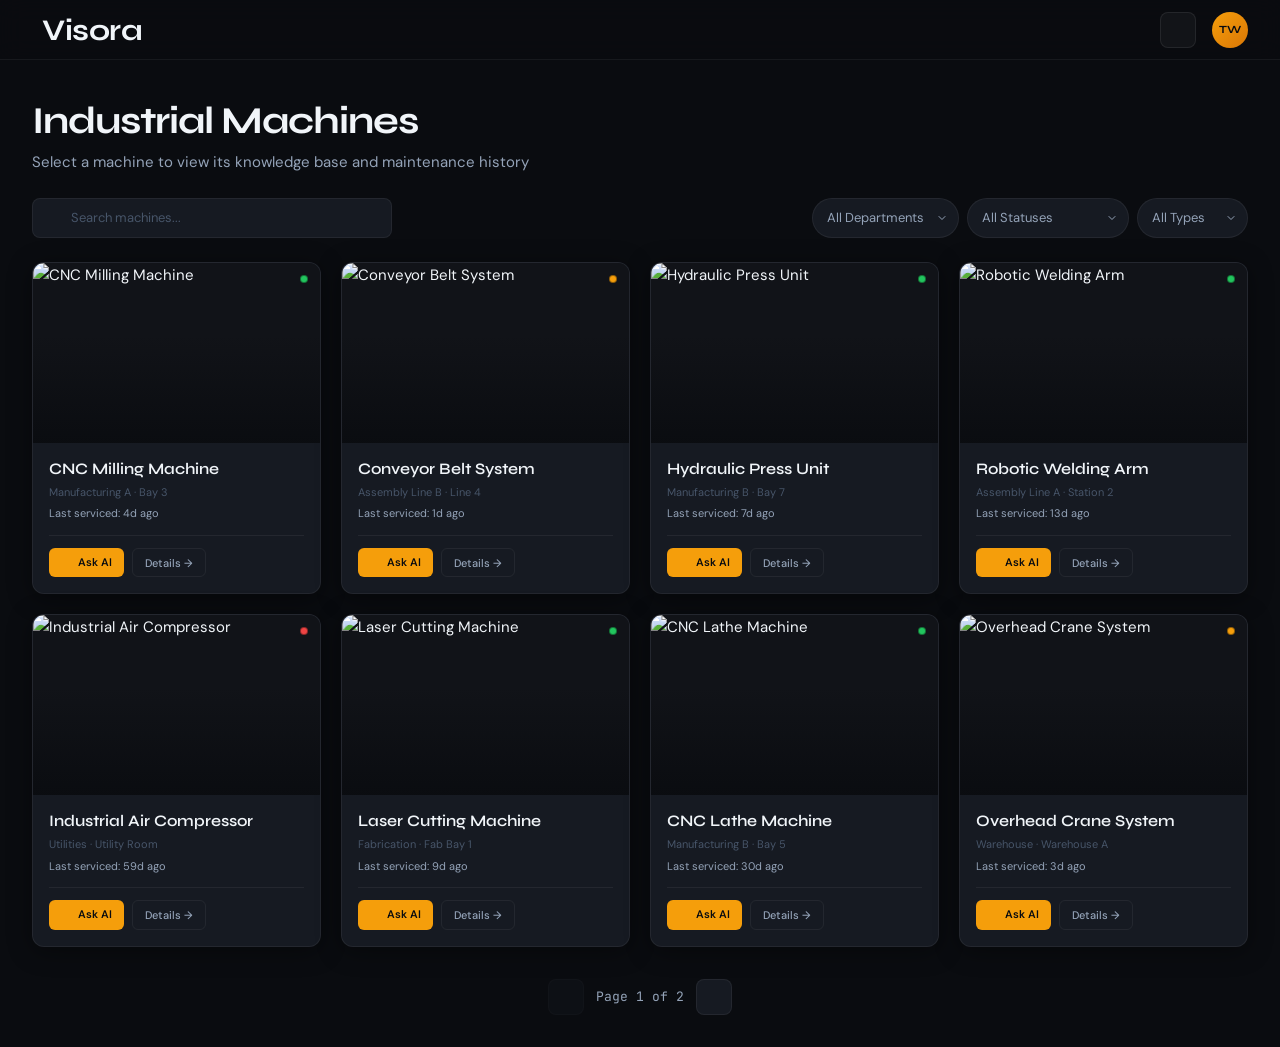
==== commit e4222991: "Add search/filter, status editing, and modal UX improvements - Wire up search input and department/s" ====
--- a/index.html
+++ b/index.html
@@ -4,6 +4,7 @@
   <meta charset="UTF-8">
   <meta name="viewport" content="width=1280">
   <title>Visora — Industrial Knowledge Platform</title>
+  <link rel="icon" type="image/png" href="assets/branding/visora-favicon.png">
   <link rel="preconnect" href="https://fonts.googleapis.com">
   <link rel="preconnect" href="https://fonts.gstatic.com" crossorigin>
   <link href="https://fonts.googleapis.com/css2?family=Syne:wght@400;500;600;700;800&family=DM+Sans:ital,opsz,wght@0,9..40,300;0,9..40,400;0,9..40,500;0,9..40,600;1,9..40,400&family=JetBrains+Mono:wght@400;500&display=swap" rel="stylesheet">
@@ -14,7 +15,7 @@
   <!-- Navbar -->
   <nav class="navbar">
     <a href="index.html" class="navbar-logo">
-      <div class="navbar-logo-mark">V</div>
+      <img src="assets/branding/visora-logo.png" alt="" class="navbar-logo-mark-image">
       <span class="navbar-wordmark">Visora</span>
     </a>
     <div class="navbar-actions">
@@ -125,12 +126,9 @@
           <span class="value" id="modalSessions"></span>
         </div>
         <div class="modal-actions">
-          <a href="#" class="btn-ai" id="modalAiBtn">
+          <a href="#" class="btn-ai btn-ai-full" id="modalAiBtn">
             <i data-lucide="zap" style="width:13px;height:13px;"></i>
             Ask AI
-          </a>
-          <a href="#" class="btn-details" id="modalDetailsBtn">
-            View Details →
           </a>
         </div>
       </div>
--- a/style.css
+++ b/style.css
@@ -86,26 +86,17 @@
   text-decoration: none;
 }
 
-.navbar-logo-mark {
-  width: 32px;
-  height: 32px;
-  background: var(--accent);
-  border-radius: 8px;
-  display: flex;
-  align-items: center;
-  justify-content: center;
-  font-family: var(--font-display);
-  font-weight: 800;
-  font-size: 18px;
-  color: #0A0C10;
-  letter-spacing: -1px;
-  box-shadow: 0 0 16px rgba(245,158,11,0.4);
+.navbar-logo-mark-image {
+  display: block;
+  height: 35px;
+  width: auto;
+  object-fit: contain;
 }
 
 .navbar-wordmark {
   font-family: var(--font-display);
   font-weight: 700;
-  font-size: var(--text-lg);
+  font-size: 2rem;
   color: var(--text-primary);
   letter-spacing: -0.5px;
 }
@@ -521,6 +512,7 @@
   margin-top: 20px;
 }
 .modal-actions .btn-ai, .modal-actions .btn-details { flex: 1; justify-content: center; padding: 10px 16px; font-size: var(--text-sm); }
+.btn-ai-full { width: 100%; justify-content: center; }
 
 /* ── Status Badges (inline) ── */
 .badge {
@@ -748,6 +740,59 @@
 }
 .chat-machine-status .dot { width: 6px; height: 6px; border-radius: 50%; background: var(--status-green); animation: pulse-green 2s infinite; }
 
+/* Status trigger + dropdown */
+.status-trigger {
+  position: relative;
+  cursor: pointer;
+  padding: 3px 7px;
+  border-radius: var(--radius-sm);
+  border: 1px solid transparent;
+  transition: border-color 0.15s, background 0.15s;
+  user-select: none;
+}
+.status-trigger:hover { border-color: var(--border-subtle); background: var(--glass-bg); }
+.status-dropdown {
+  display: none;
+  position: absolute;
+  top: calc(100% + 6px);
+  right: 0;
+  background: var(--card-bg);
+  border: 1px solid var(--glass-border);
+  border-radius: var(--radius-md);
+  box-shadow: var(--shadow-overlay);
+  min-width: 172px;
+  z-index: 200;
+  overflow: hidden;
+}
+.status-dropdown.open { display: block; }
+.status-option {
+  display: flex;
+  align-items: center;
+  gap: 8px;
+  width: 100%;
+  padding: 9px 14px;
+  background: none;
+  border: none;
+  color: var(--text-secondary);
+  font-family: var(--font-body);
+  font-size: var(--text-xs);
+  font-weight: 500;
+  cursor: pointer;
+  text-align: left;
+  transition: background 0.12s, color 0.12s;
+}
+.status-option:hover { background: var(--glass-bg); color: var(--text-primary); }
+.status-option-dot { width: 7px; height: 7px; border-radius: 50%; flex-shrink: 0; }
+
+/* No-results state */
+.no-results {
+  grid-column: 1 / -1;
+  text-align: center;
+  padding: 60px 20px;
+  color: var(--text-muted);
+  font-size: var(--text-sm);
+}
+
 .chat-area {
   flex: 1;
   overflow-y: auto;
@@ -833,6 +878,113 @@
   color: var(--text-muted);
   margin-top: 6px;
   padding-left: 4px;
+}
+.chat-msg-citation {
+  margin-top: 8px;
+  padding: 8px 12px;
+  background: rgba(245, 158, 11, 0.06);
+  border: 1px solid rgba(245, 158, 11, 0.15);
+  border-radius: var(--radius-sm);
+}
+.chat-msg-citation-title {
+  font-size: var(--text-xs);
+  color: var(--accent);
+  font-weight: 500;
+  display: flex;
+  align-items: center;
+  gap: 5px;
+  margin-bottom: 4px;
+}
+.chat-msg-citation-excerpt {
+  font-size: var(--text-xs);
+  color: var(--text-muted);
+  font-style: italic;
+  line-height: 1.5;
+}
+
+/* ── References dropdown ── */
+.chat-msg-refs {
+  margin-top: 10px;
+}
+
+.chat-msg-refs-toggle {
+  font-size: var(--text-xs);
+  font-family: inherit;
+  color: var(--accent);
+  background: rgba(245, 158, 11, 0.08);
+  border: 1px solid rgba(245, 158, 11, 0.18);
+  border-radius: var(--radius-sm);
+  padding: 4px 10px;
+  cursor: pointer;
+  display: flex;
+  align-items: center;
+  gap: 6px;
+  transition: background 0.15s;
+}
+
+.chat-msg-refs-toggle:hover {
+  background: rgba(245, 158, 11, 0.14);
+}
+
+.refs-chevron {
+  transition: transform 0.2s ease;
+  flex-shrink: 0;
+}
+
+.chat-msg-refs.open .refs-chevron {
+  transform: rotate(180deg);
+}
+
+.chat-msg-refs-list {
+  display: none;
+  flex-direction: column;
+  gap: 8px;
+  margin-top: 8px;
+}
+
+.chat-msg-refs.open .chat-msg-refs-list {
+  display: flex;
+}
+
+.chat-msg-ref-item {
+  padding: 10px 14px;
+  background: rgba(245, 158, 11, 0.05);
+  border: 1px solid rgba(245, 158, 11, 0.13);
+  border-radius: var(--radius-sm);
+}
+
+.chat-msg-ref-header {
+  display: flex;
+  justify-content: space-between;
+  align-items: center;
+  margin-bottom: 6px;
+}
+
+.chat-msg-ref-title {
+  font-size: var(--text-xs);
+  color: var(--accent);
+  font-weight: 500;
+}
+
+.chat-msg-ref-page {
+  font-size: var(--text-xs);
+  color: var(--text-muted);
+  flex-shrink: 0;
+  margin-left: 8px;
+}
+
+.chat-msg-ref-excerpt {
+  font-size: var(--text-xs);
+  color: var(--text-muted);
+  font-style: italic;
+  line-height: 1.6;
+  margin: 0;
+}
+
+.chat-msg-ref-hint {
+  font-style: normal;
+  color: var(--accent);
+  opacity: 0.7;
 }
 
 .chat-typing {
@@ -1183,6 +1335,158 @@
   flex-shrink: 0;
 }
 
+/* ── PDF Viewer Overlay ── */
+.pdf-overlay-backdrop {
+  position: fixed;
+  inset: 0;
+  background: rgba(0, 0, 0, 0.82);
+  z-index: 500;
+  display: flex;
+  align-items: center;
+  justify-content: center;
+  opacity: 0;
+  pointer-events: none;
+  transition: opacity 250ms ease;
+}
+.pdf-overlay-backdrop.open { opacity: 1; pointer-events: all; }
+
+.pdf-overlay {
+  background: var(--card-bg);
+  border: 1px solid var(--border-subtle);
+  border-radius: var(--radius-lg);
+  box-shadow: var(--shadow-overlay);
+  width: 88vw;
+  height: 90vh;
+  display: flex;
+  flex-direction: column;
+  overflow: hidden;
+  transform: scale(0.97);
+  transition: transform 250ms ease;
+}
+.pdf-overlay-backdrop.open .pdf-overlay { transform: scale(1); }
+
+.pdf-overlay-header {
+  display: flex;
+  align-items: center;
+  justify-content: space-between;
+  padding: 14px 18px;
+  border-bottom: 1px solid var(--border-subtle);
+  flex-shrink: 0;
+}
+
+.pdf-overlay-meta {
+  display: flex;
+  align-items: center;
+  gap: 12px;
+  min-width: 0;
+}
+
+.pdf-overlay-title {
+  font-size: 13px;
+  font-weight: 500;
+  color: var(--text-primary);
+  white-space: nowrap;
+  overflow: hidden;
+  text-overflow: ellipsis;
+}
+
+.pdf-overlay-page {
+  font-size: var(--text-xs);
+  color: var(--accent);
+  background: rgba(245, 158, 11, 0.1);
+  border: 1px solid rgba(245, 158, 11, 0.2);
+  border-radius: 4px;
+  padding: 2px 8px;
+  flex-shrink: 0;
+}
+
+.pdf-overlay-body {
+  flex: 1;
+  overflow: hidden;
+  display: flex;
+  flex-direction: column;
+}
+
+.pdf-viewer-wrap {
+  flex: 1;
+  overflow-y: auto;
+  display: flex;
+  justify-content: center;
+  align-items: flex-start;
+  padding: 20px;
+  background: rgba(0, 0, 0, 0.3);
+}
+
+#pdfCanvas {
+  display: block;
+  max-width: 100%;
+  box-shadow: 0 4px 24px rgba(0, 0, 0, 0.5);
+  border-radius: 2px;
+}
+
+.pdf-loading {
+  display: flex;
+  flex-direction: column;
+  align-items: center;
+  justify-content: center;
+  gap: 10px;
+  width: 100%;
+  font-size: var(--text-xs);
+  color: var(--text-muted);
+}
+
+.pdf-loading-spinner {
+  width: 22px;
+  height: 22px;
+  border-radius: 50%;
+  border: 2px solid var(--border-subtle);
+  border-top-color: var(--accent);
+  animation: pdfSpin 0.7s linear infinite;
+}
+
+@keyframes pdfSpin {
+  to { transform: rotate(360deg); }
+}
+
+.pdf-nav {
+  display: flex;
+  align-items: center;
+  justify-content: center;
+  gap: 16px;
+  padding: 10px 18px;
+  flex-shrink: 0;
+  border-top: 1px solid var(--border-subtle);
+}
+
+.pdf-nav-btn {
+  background: none;
+  border: 1px solid var(--border-subtle);
+  border-radius: var(--radius-sm);
+  color: var(--text-secondary);
+  padding: 5px 8px;
+  cursor: pointer;
+  display: flex;
+  align-items: center;
+  transition: border-color 0.15s, color 0.15s;
+}
+
+.pdf-nav-btn:hover:not(:disabled) {
+  border-color: var(--accent);
+  color: var(--accent);
+}
+
+.pdf-nav-btn:disabled {
+  opacity: 0.3;
+  cursor: not-allowed;
+}
+
+.pdf-nav-label {
+  font-size: var(--text-xs);
+  color: var(--text-muted);
+  min-width: 80px;
+  text-align: center;
+}
+
 /* ── Video Preview Overlay ── */
 .video-overlay-backdrop {
   position: fixed;
@@ -1259,18 +1563,38 @@
 }
 .progress-bar-wrapper {
   position: relative;
+  height: 20px;
+  cursor: pointer;
+  margin-bottom: 6px;
+  display: flex;
+  align-items: center;
+}
+.progress-bar-wrapper::before {
+  content: '';
+  position: absolute;
+  left: 0;
+  right: 0;
   height: 4px;
   background: rgba(255,255,255,0.1);
   border-radius: 2px;
-  cursor: pointer;
-  margin-bottom: 10px;
+  transition: height 0.15s;
+}
+.progress-bar-wrapper:hover::before {
+  height: 6px;
 }
 .progress-fill {
-  height: 100%;
+  position: absolute;
+  left: 0;
+  top: 50%;
+  transform: translateY(-50%);
+  height: 4px;
   background: var(--accent);
   border-radius: 2px;
   pointer-events: none;
-  transition: width 0.1s linear;
+  transition: width 0.1s linear, height 0.15s;
+}
+.progress-bar-wrapper:hover .progress-fill {
+  height: 6px;
 }
 .chapter-dot {
   position: absolute;
